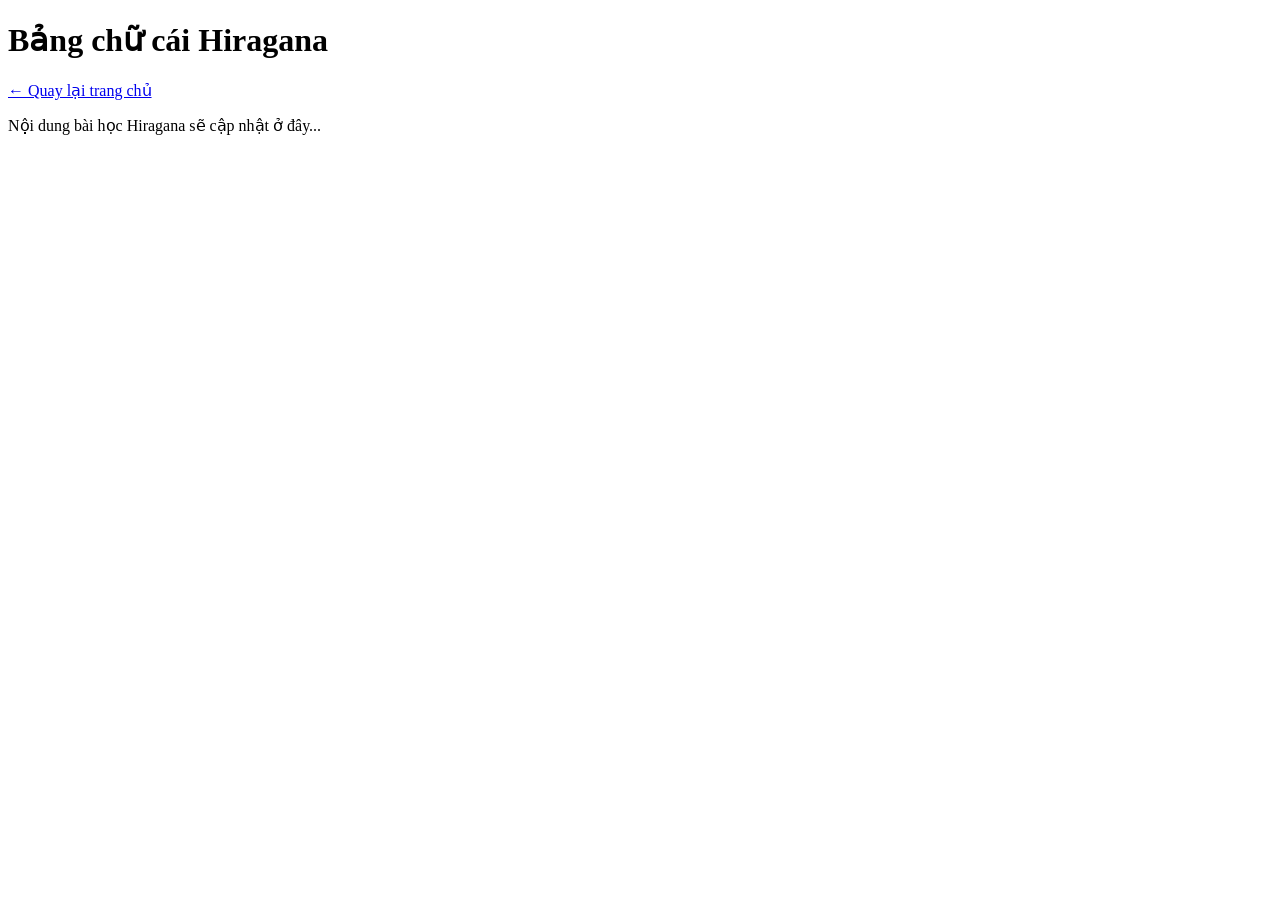
==== hiragana.html @ e623c8d6 "Create hiragana.html" ====
<!DOCTYPE html>
<html lang="vi">
<head>
  <meta charset="UTF-8">
  <meta name="viewport" content="width=device-width, initial-scale=1.0">
  <title>Học Bảng chữ cái Hiragana</title>
  <link rel="stylesheet" href="style.css">
</head>
<body>
  <h1>Bảng chữ cái Hiragana</h1>
  <p><a href="index.html">← Quay lại trang chủ</a></p>

  <p>Nội dung bài học Hiragana sẽ cập nhật ở đây...</p>
</body>
</html>
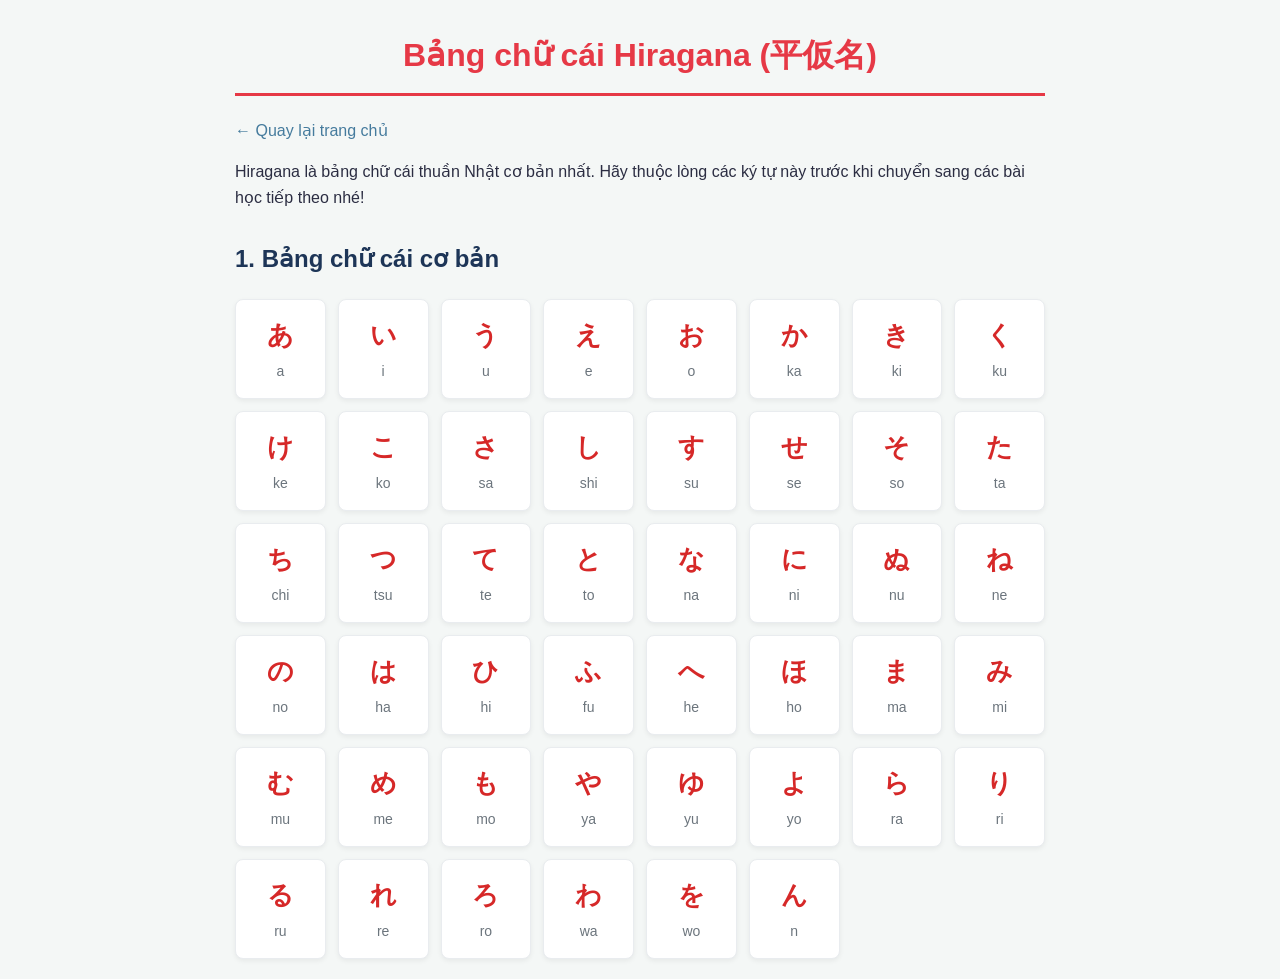
==== commit d44e52ae: "Update hiragana.html" ====
--- a/hiragana.html
+++ b/hiragana.html
@@ -3,13 +3,83 @@
 <head>
   <meta charset="UTF-8">
   <meta name="viewport" content="width=device-width, initial-scale=1.0">
-  <title>Học Bảng chữ cái Hiragana</title>
-  <link rel="stylesheet" href="style.css">
+  <title>Bảng chữ cái Hiragana - JE</title>
+  <link rel="stylesheet" href="./style.css">
 </head>
 <body>
-  <h1>Bảng chữ cái Hiragana</h1>
+  <h1>Bảng chữ cái Hiragana (平仮名)</h1>
   <p><a href="index.html">← Quay lại trang chủ</a></p>
 
-  <p>Nội dung bài học Hiragana sẽ cập nhật ở đây...</p>
+  <p>Hiragana là bảng chữ cái thuần Nhật cơ bản nhất. Hãy thuộc lòng các ký tự này trước khi chuyển sang các bài học tiếp theo nhé!</p>
+
+  <h2>1. Bảng chữ cái cơ bản</h2>
+  <div class="kana-grid">
+    <!-- Hàng A -->
+    <div class="card"><strong>あ</strong><span>a</span></div>
+    <div class="card"><strong>い</strong><span>i</span></div>
+    <div class="card"><strong>う</strong><span>u</span></div>
+    <div class="card"><strong>え</strong><span>e</span></div>
+    <div class="card"><strong>お</strong><span>o</span></div>
+
+    <!-- Hàng Ka -->
+    <div class="card"><strong>か</strong><span>ka</span></div>
+    <div class="card"><strong>き</strong><span>ki</span></div>
+    <div class="card"><strong>く</strong><span>ku</span></div>
+    <div class="card"><strong>け</strong><span>ke</span></div>
+    <div class="card"><strong>こ</strong><span>ko</span></div>
+
+    <!-- Hàng Sa -->
+    <div class="card"><strong>さ</strong><span>sa</span></div>
+    <div class="card"><strong>し</strong><span>shi</span></div>
+    <div class="card"><strong>す</strong><span>su</span></div>
+    <div class="card"><strong>せ</strong><span>se</span></div>
+    <div class="card"><strong>そ</strong><span>so</span></div>
+
+    <!-- Hàng Ta -->
+    <div class="card"><strong>た</strong><span>ta</span></div>
+    <div class="card"><strong>ち</strong><span>chi</span></div>
+    <div class="card"><strong>つ</strong><span>tsu</span></div>
+    <div class="card"><strong>て</strong><span>te</span></div>
+    <div class="card"><strong>と</strong><span>to</span></div>
+
+    <!-- Hàng Na -->
+    <div class="card"><strong>な</strong><span>na</span></div>
+    <div class="card"><strong>に</strong><span>ni</span></div>
+    <div class="card"><strong>ぬ</strong><span>nu</span></div>
+    <div class="card"><strong>ね</strong><span>ne</span></div>
+    <div class="card"><strong>の</strong><span>no</span></div>
+
+    <!-- Hàng Ha -->
+    <div class="card"><strong>は</strong><span>ha</span></div>
+    <div class="card"><strong>ひ</strong><span>hi</span></div>
+    <div class="card"><strong>ふ</strong><span>fu</span></div>
+    <div class="card"><strong>へ</strong><span>he</span></div>
+    <div class="card"><strong>ほ</strong><span>ho</span></div>
+
+    <!-- Hàng Ma -->
+    <div class="card"><strong>ま</strong><span>ma</span></div>
+    <div class="card"><strong>み</strong><span>mi</span></div>
+    <div class="card"><strong>む</strong><span>mu</span></div>
+    <div class="card"><strong>め</strong><span>me</span></div>
+    <div class="card"><strong>も</strong><span>mo</span></div>
+
+    <!-- Hàng Ya -->
+    <div class="card"><strong>や</strong><span>ya</span></div>
+    <div class="card"><strong>ゆ</strong><span>yu</span></div>
+    <div class="card"><strong>よ</strong><span>yo</span></div>
+
+    <!-- Hàng Ra -->
+    <div class="card"><strong>ら</strong><span>ra</span></div>
+    <div class="card"><strong>り</strong><span>ri</span></div>
+    <div class="card"><strong>る</strong><span>ru</span></div>
+    <div class="card"><strong>れ</strong><span>re</span></div>
+    <div class="card"><strong>ろ</strong><span>ro</span></div>
+
+    <!-- Hàng Wa & N -->
+    <div class="card"><strong>わ</strong><span>wa</span></div>
+    <div class="card"><strong>を</strong><span>wo</span></div>
+    <div class="card"><strong>ん</strong><span>n</span></div>
+  </div>
+
 </body>
 </html>
--- a/style.css
+++ b/style.css
@@ -0,0 +1,225 @@
+/* ==========================================
+   1. CẤU HÌNH CHUNG (GENERAL STYLES)
+   ========================================== */
+* {
+  box-sizing: border-box;
+}
+
+body {
+  font-family: 'Segoe UI', Roboto, Helvetica, Arial, sans-serif;
+  background-color: #f4f7f6;
+  color: #2b2d42;
+  max-width: 850px;
+  margin: 0 auto;
+  padding: 20px;
+  line-height: 1.6;
+}
+
+/* Đường dẫn quay lại trang chủ */
+a {
+  color: #457b9d;
+  text-decoration: none;
+  transition: color 0.2s ease;
+}
+
+a:hover {
+  color: #1d3557;
+  text-decoration: underline;
+}
+
+/* Tiêu đề trang */
+h1 {
+  color: #e63946;
+  text-align: center;
+  border-bottom: 3px solid #e63946;
+  padding-bottom: 12px;
+  margin-top: 10px;
+}
+
+h2 {
+  color: #1d3557;
+  margin-top: 30px;
+}
+
+
+/* ==========================================
+   2. DANH SÁCH BÀI HỌC Ở TRANG CHỦ (INDEX)
+   ========================================== */
+ul {
+  list-style-type: none;
+  padding: 0;
+}
+
+ul li {
+  background-color: #ffffff;
+  margin: 12px 0;
+  padding: 16px 20px;
+  border-radius: 8px;
+  border-left: 5px solid #e63946;
+  box-shadow: 0 3px 6px rgba(0, 0, 0, 0.05);
+  transition: transform 0.2s, box-shadow 0.2s;
+}
+
+ul li:hover {
+  transform: translateY(-3px);
+  box-shadow: 0 6px 12px rgba(0, 0, 0, 0.1);
+}
+
+ul li a {
+  font-weight: bold;
+  font-size: 18px;
+  display: block;
+}
+
+
+/* ==========================================
+   3. BẢNG THẺ CHỮ KATAKANA / HIRAGANA
+   ========================================== */
+.kana-grid {
+  display: grid;
+  grid-template-columns: repeat(auto-fill, minmax(80px, 1fr));
+  gap: 12px;
+  margin-top: 20px;
+}
+
+.card {
+  background: #ffffff;
+  padding: 15px 10px;
+  border-radius: 8px;
+  text-align: center;
+  box-shadow: 0 2px 5px rgba(0, 0, 0, 0.06);
+  display: flex;
+  flex-direction: column;
+  align-items: center;
+  justify-content: center;
+  border: 1px solid #e9ecef;
+}
+
+.card strong {
+  font-size: 26px;
+  color: #d62828;
+}
+
+.card span {
+  font-size: 14px;
+  color: #6c757d;
+  margin-top: 4px;
+}
+
+
+/* ==========================================
+   4. BẢNG TỪ VỰNG N5 (VOCABULARY TABLE)
+   ========================================== */
+.vocab-table {
+  width: 100%;
+  border-collapse: collapse;
+  background: #ffffff;
+  margin-top: 20px;
+  border-radius: 8px;
+  overflow: hidden;
+  box-shadow: 0 3px 6px rgba(0, 0, 0, 0.05);
+}
+
+.vocab-table th, 
+.vocab-table td {
+  padding: 14px 16px;
+  text-align: left;
+  border-bottom: 1px solid #f1f3f5;
+}
+
+.vocab-table th {
+  background-color: #1d3557;
+  color: #ffffff;
+  font-weight: 600;
+}
+
+.vocab-table tr:last-child td {
+  border-bottom: none;
+}
+
+.vocab-table button {
+  padding: 8px 14px;
+  border: 1px solid #ced4da;
+  background-color: #f8f9fa;
+  border-radius: 5px;
+  cursor: pointer;
+  font-weight: 500;
+  transition: all 0.2s ease;
+}
+
+.vocab-table button:hover {
+  background-color: #e9ecef;
+}
+
+
+/* ==========================================
+   5. BÀI TẬP TRẮC NGHIỆM (QUIZ)
+   ========================================== */
+.quiz-box {
+  background: #ffffff;
+  padding: 22px;
+  border-radius: 10px;
+  margin-bottom: 25px;
+  box-shadow: 0 3px 8px rgba(0, 0, 0, 0.05);
+  border: 1px solid #e9ecef;
+}
+
+.quiz-box h3 {
+  margin-top: 0;
+  color: #1d3557;
+}
+
+.options button {
+  display: block;
+  width: 100%;
+  padding: 12px 15px;
+  margin: 10px 0;
+  border: 1px solid #dee2e6;
+  border-radius: 6px;
+  background-color: #f8f9fa;
+  font-size: 16px;
+  cursor: pointer;
+  text-align: left;
+  transition: background-color 0.2s, border-color 0.2s;
+}
+
+.options button:hover:not([disabled]) {
+  background-color: #e2e6ea;
+  border-color: #adb5bd;
+}
+
+.quiz-result {
+  font-weight: bold;
+  font-size: 16px;
+  margin-top: 12px;
+  margin-bottom: 0;
+}
+
+
+/* ==========================================
+   6. TỐI ƯU GIAO DIỆN ĐIỆN THOẠI (RESPONSIVE)
+   ========================================== */
+@media (max-width: 600px) {
+  body {
+    padding: 12px;
+  }
+
+  h1 {
+    font-size: 22px;
+  }
+
+  .kana-grid {
+    grid-template-columns: repeat(auto-fill, minmax(60px, 1fr));
+    gap: 8px;
+  }
+
+  .card strong {
+    font-size: 20px;
+  }
+
+  .vocab-table th, 
+  .vocab-table td {
+    padding: 10px;
+    font-size: 14px;
+  }
+}
